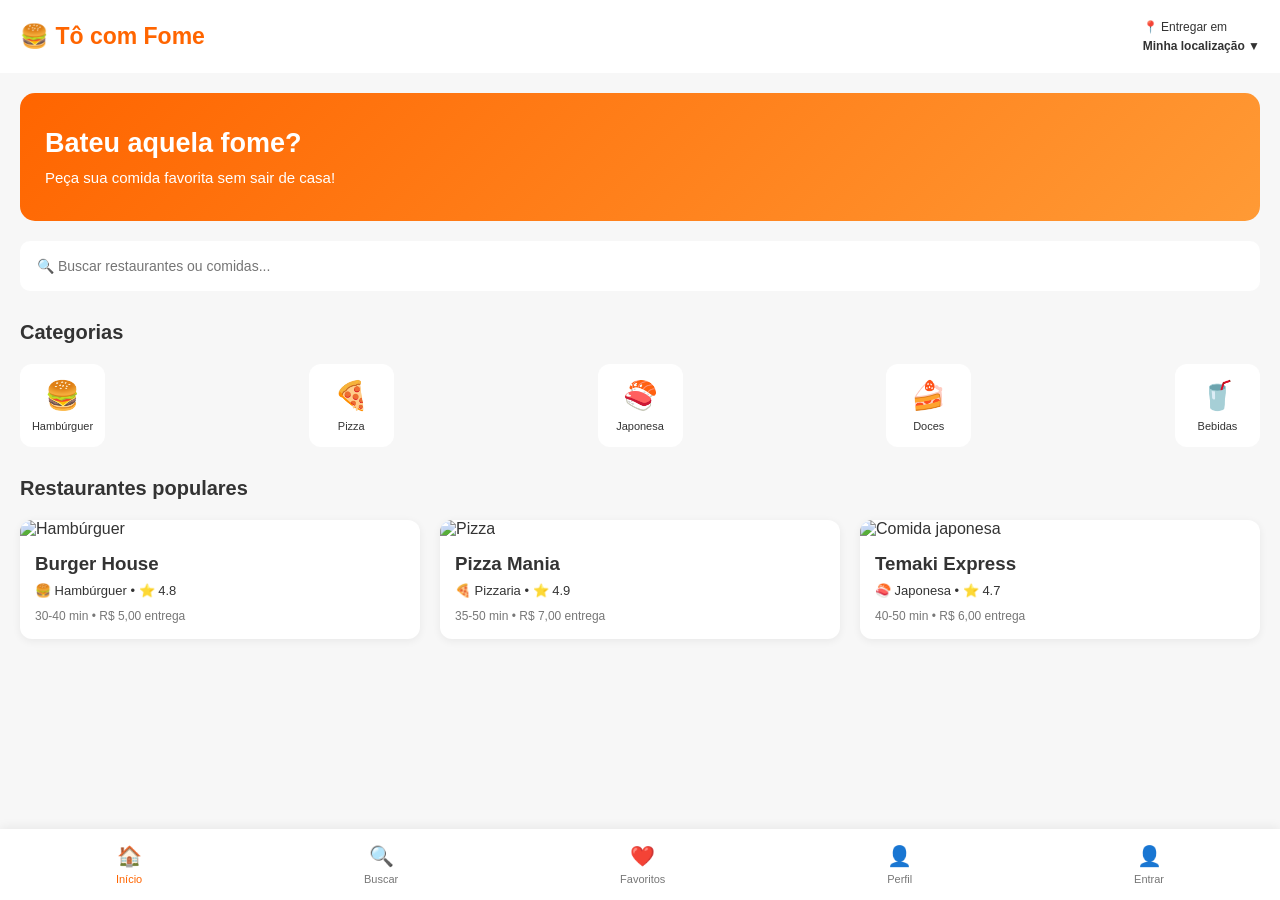
==== index.html @ be80a8a6 "Atividade de Projetos de Tecnologia da Informação - Pensamento Computacional- Aplicativo Tô com Fome" ====
<!doctype html>
<html lang="pt-BR">
  <head>
    <meta charset="UTF-8" />
    <meta name="viewport" content="width=device-width, initial-scale=1.0" />

    <title>Tô com Fome | Delivery</title>

    <link rel="stylesheet" href="style.css" />
  </head>

  <body>
    <header class="header">
      <div class="logo">🍔 Tô com Fome</div>

      <div class="localizacao">
        <span>📍 Entregar em</span>
        <strong>Minha localização ▼</strong>
      </div>
    </header>

    <main>
      <section class="banner">
        <h1>Bateu aquela fome?</h1>
        <p>Peça sua comida favorita sem sair de casa!</p>
      </section>

      <section class="pesquisa">
        <input
          type="text"
          id="campoPesquisa"
          placeholder="🔍 Buscar restaurantes ou comidas..."
        />
      </section>

      <section class="categorias">
        <h2>Categorias</h2>

        <div class="lista-categorias">
          <div class="categoria">
            <span>🍔</span>
            <p>Hambúrguer</p>
          </div>

          <div class="categoria">
            <span>🍕</span>
            <p>Pizza</p>
          </div>

          <div class="categoria">
            <span>🍣</span>
            <p>Japonesa</p>
          </div>

          <div class="categoria">
            <span>🍰</span>
            <p>Doces</p>
          </div>

          <div class="categoria">
            <span>🥤</span>
            <p>Bebidas</p>
          </div>
        </div>
      </section>

      <section class="restaurantes">
        <h2>Restaurantes populares</h2>

        <div class="lista-restaurantes" id="listaRestaurantes">
          <article class="card-restaurante">
            <img
              src="https://images.unsplash.com/photo-1568901346375-23c9450c58cd?w=700"
              alt="Hambúrguer"
            />

            <div class="info-restaurante">
              <h3>Burger House</h3>
              <p>🍔 Hambúrguer • ⭐ 4.8</p>
              <span>30-40 min • R$ 5,00 entrega</span>
            </div>
          </article>

          <article class="card-restaurante">
            <img
              src="https://images.unsplash.com/photo-157 pizza"
              alt="Pizza"
            />

            <div class="info-restaurante">
              <h3>Pizza Mania</h3>
              <p>🍕 Pizzaria • ⭐ 4.9</p>
              <span>35-50 min • R$ 7,00 entrega</span>
            </div>
          </article>

          <article class="card-restaurante">
            <img
              src="https://images.unsplash.com/photo-1579871494447-9811cf80d66c?w=700"
              alt="Comida japonesa"
            />

            <div class="info-restaurante">
              <h3>Temaki Express</h3>
              <p>🍣 Japonesa • ⭐ 4.7</p>
              <span>40-50 min • R$ 6,00 entrega</span>
            </div>
          </article>
        </div>

        <p id="mensagemVazia" class="mensagem-vazia">
          Nenhum restaurante encontrado.
        </p>
      </section>
    </main>

    <nav class="menu-inferior">
      <a href="#" class="ativo">🏠<span>Início</span></a>
      <a href="#">🔍<span>Buscar</span></a>
      <a href="#">❤️<span>Favoritos</span></a>
      <a href="#">👤<span>Perfil</span></a>
      <a href="login.html">
        👤
        <span>Entrar</span>
      </a>
    </nav>

    <script src="script.js"></script>
  </body>
</html>
---- style.css ----
* {
    margin: 0;
    padding: 0;
    box-sizing: border-box;
}

body {
    font-family: Arial, sans-serif;
    background: #f7f7f7;
    color: #333;
    padding-bottom: 90px;
}

/* CABEÇALHO */

.header {
    background: white;
    padding: 20px;
    display: flex;
    justify-content: space-between;
    align-items: center;
    flex-wrap: wrap;
    gap: 15px;
}

.logo {
    color: #ff6500;
    font-size: 23px;
    font-weight: bold;
}

.localizacao {
    display: flex;
    flex-direction: column;
    font-size: 12px;
    gap: 5px;
}

/* BANNER */

.banner {
    background: linear-gradient(135deg, #ff6500, #ff9a35);
    color: white;
    margin: 20px;
    padding: 35px 25px;
    border-radius: 15px;
}

.banner h1 {
    font-size: 27px;
    margin-bottom: 10px;
}

.banner p {
    font-size: 15px;
}

/* PESQUISA */

.pesquisa {
    padding: 0 20px;
}

.pesquisa input {
    width: 100%;
    padding: 17px;
    border: none;
    border-radius: 10px;
    background: white;
    font-size: 14px;
    outline: none;
}

/* CATEGORIAS */

.categorias,
.restaurantes {
    margin: 30px 20px;
}

h2 {
    margin-bottom: 20px;
    font-size: 20px;
}

.lista-categorias {
    display: flex;
    justify-content: space-between;
    gap: 10px;
    overflow-x: auto;
}

.categoria {
    background: white;
    min-width: 85px;
    padding: 15px 8px;
    border-radius: 12px;
    text-align: center;
}

.categoria span {
    font-size: 28px;
}

.categoria p {
    font-size: 11px;
    margin-top: 8px;
}

/* RESTAURANTES */

.lista-restaurantes {
    display: grid;
    grid-template-columns: repeat(auto-fit, minmax(220px, 1fr));
    gap: 20px;
}

.card-restaurante {
    background: white;
    border-radius: 12px;
    overflow: hidden;
    box-shadow: 0 2px 8px #00000010;
}

.card-restaurante img {
    width: 100%;
    height: 160px;
    object-fit: cover;
}

.info-restaurante {
    padding: 15px;
}

.info-restaurante h3 {
    margin-bottom: 8px;
}

.info-restaurante p {
    font-size: 13px;
    margin-bottom: 8px;
}

.info-restaurante span {
    font-size: 12px;
    color: #777;
}

.mensagem-vazia {
    display: none;
    color: #777;
    text-align: center;
    padding: 20px;
}

/* MENU INFERIOR */

.menu-inferior {
    position: fixed;
    bottom: 0;
    left: 0;
    width: 100%;
    background: white;
    display: flex;
    justify-content: space-around;
    padding: 15px 5px;
    box-shadow: 0 -2px 10px #00000010;
}

.menu-inferior a {
    text-decoration: none;
    color: #777;
    display: flex;
    flex-direction: column;
    align-items: center;
    gap: 5px;
    font-size: 20px;
}

.menu-inferior a span {
    font-size: 11px;
}

.menu-inferior .ativo {
    color: #ff6500;
}

/* CELULARES */

@media (max-width: 600px) {

    .header {
        align-items: flex-start;
        flex-direction: column;
    }

    .banner h1 {
        font-size: 23px;
    }

    .lista-restaurantes {
        grid-template-columns: 1fr;
    }

}
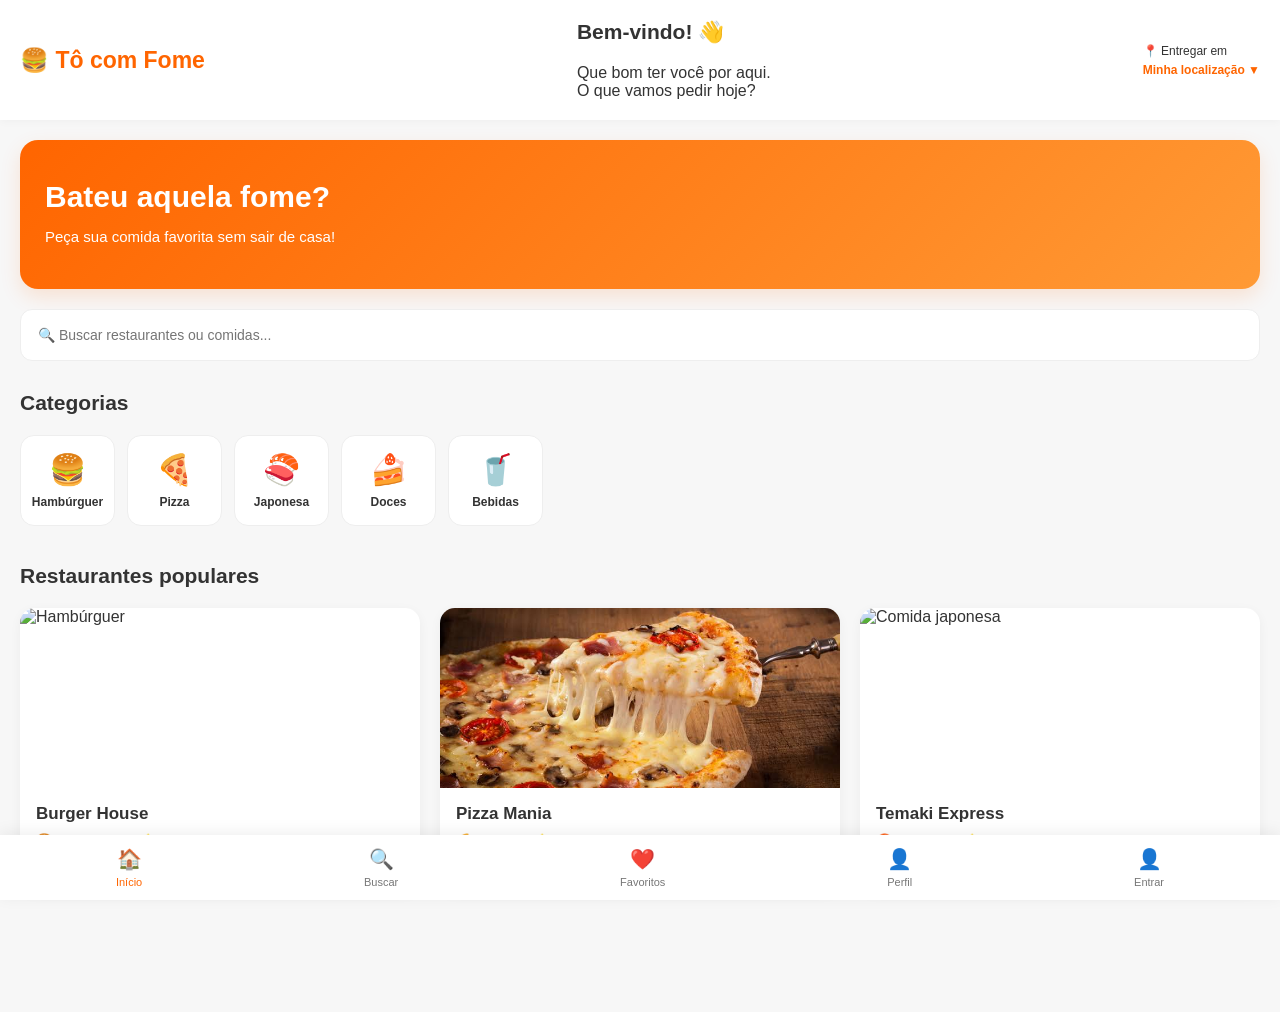
==== commit fd924a88: "feat: implement login and registration functionality with user management" ====
--- a/index.html
+++ b/index.html
@@ -12,6 +12,14 @@
   <body>
     <header class="header">
       <div class="logo">🍔 Tô com Fome</div>
+
+      <div class="boas-vindas">
+        <h2 id="saudacao">Bem-vindo! 👋</h2>
+
+        <p>Que bom ter você por aqui.</p>
+
+        <p>O que vamos pedir hoje?</p>
+      </div>
 
       <div class="localizacao">
         <span>📍 Entregar em</span>
@@ -82,10 +90,7 @@
           </article>
 
           <article class="card-restaurante">
-            <img
-              src="https://images.unsplash.com/photo-157 pizza"
-              alt="Pizza"
-            />
+            <img src=".//imagens/pizza01.jpg" alt="Pizza" />
 
             <div class="info-restaurante">
               <h3>Pizza Mania</h3>
--- a/style.css
+++ b/style.css
@@ -1,206 +1,303 @@
+/* ==============================
+   CONFIGURAÇÕES GERAIS
+================================ */
 
 * {
-    margin: 0;
-    padding: 0;
-    box-sizing: border-box;
+  margin: 0;
+  padding: 0;
+  box-sizing: border-box;
 }
 
 body {
-    font-family: Arial, sans-serif;
-    background: #f7f7f7;
-    color: #333;
-    padding-bottom: 90px;
-}
-
-/* CABEÇALHO */
+  font-family: Arial, sans-serif;
+  background: #f7f7f7;
+  color: #333;
+  padding-bottom: 90px;
+}
+
+button,
+input {
+  font-family: inherit;
+}
+
+/* ==============================
+   CABEÇALHO
+================================ */
 
 .header {
-    background: white;
-    padding: 20px;
-    display: flex;
-    justify-content: space-between;
-    align-items: center;
-    flex-wrap: wrap;
-    gap: 15px;
+  background: white;
+  padding: 20px;
+  display: flex;
+  justify-content: space-between;
+  align-items: center;
+  flex-wrap: wrap;
+  gap: 15px;
+  box-shadow: 0 2px 8px #00000008;
 }
 
 .logo {
-    color: #ff6500;
-    font-size: 23px;
-    font-weight: bold;
+  color: #ff6500;
+  font-size: 23px;
+  font-weight: bold;
 }
 
 .localizacao {
-    display: flex;
-    flex-direction: column;
-    font-size: 12px;
-    gap: 5px;
-}
-
-/* BANNER */
+  display: flex;
+  flex-direction: column;
+  font-size: 12px;
+  gap: 5px;
+}
+
+.localizacao strong {
+  color: #ff6500;
+}
+
+/* ==============================
+   BANNER
+================================ */
 
 .banner {
-    background: linear-gradient(135deg, #ff6500, #ff9a35);
-    color: white;
-    margin: 20px;
-    padding: 35px 25px;
-    border-radius: 15px;
+  background: linear-gradient(135deg, #ff6500, #ff9a35);
+  color: white;
+  margin: 20px;
+  padding: 40px 25px;
+  border-radius: 18px;
+  box-shadow: 0 8px 20px #ff650025;
 }
 
 .banner h1 {
-    font-size: 27px;
-    margin-bottom: 10px;
+  font-size: 30px;
+  margin-bottom: 12px;
+  font-weight: bold;
 }
 
 .banner p {
-    font-size: 15px;
-}
-
-/* PESQUISA */
+  font-size: 15px;
+  line-height: 1.5;
+}
+
+/* ==============================
+   PESQUISA
+================================ */
 
 .pesquisa {
-    padding: 0 20px;
+  padding: 0 20px;
 }
 
 .pesquisa input {
-    width: 100%;
-    padding: 17px;
-    border: none;
-    border-radius: 10px;
-    background: white;
-    font-size: 14px;
-    outline: none;
-}
-
-/* CATEGORIAS */
+  width: 100%;
+  padding: 17px;
+  border: 1px solid #eee;
+  border-radius: 12px;
+  background: white;
+  font-size: 14px;
+  outline: none;
+  transition: 0.3s;
+}
+
+.pesquisa input:focus {
+  border-color: #ff6500;
+  box-shadow: 0 0 0 3px #ff650015;
+}
+
+/* ==============================
+   CATEGORIAS
+================================ */
 
 .categorias,
 .restaurantes {
-    margin: 30px 20px;
+  margin: 30px 20px;
 }
 
 h2 {
-    margin-bottom: 20px;
-    font-size: 20px;
+  margin-bottom: 20px;
+  font-size: 21px;
 }
 
 .lista-categorias {
-    display: flex;
-    justify-content: space-between;
-    gap: 10px;
-    overflow-x: auto;
+  display: flex;
+  gap: 12px;
+  overflow-x: auto;
+  padding-bottom: 8px;
 }
 
 .categoria {
-    background: white;
-    min-width: 85px;
-    padding: 15px 8px;
-    border-radius: 12px;
-    text-align: center;
+  background: white;
+  min-width: 95px;
+  padding: 16px 10px;
+  border-radius: 14px;
+  text-align: center;
+  border: 1px solid #eee;
+  cursor: pointer;
+  transition: 0.3s;
+}
+
+.categoria:hover {
+  transform: translateY(-4px);
+  border-color: #ff6500;
+  background: #fff5ee;
 }
 
 .categoria span {
-    font-size: 28px;
+  font-size: 30px;
 }
 
 .categoria p {
-    font-size: 11px;
-    margin-top: 8px;
-}
-
-/* RESTAURANTES */
+  font-size: 12px;
+  margin-top: 8px;
+  font-weight: bold;
+}
+
+/* ==============================
+   RESTAURANTES
+================================ */
 
 .lista-restaurantes {
-    display: grid;
-    grid-template-columns: repeat(auto-fit, minmax(220px, 1fr));
-    gap: 20px;
+  display: grid;
+  grid-template-columns: repeat(auto-fit, minmax(230px, 1fr));
+  gap: 20px;
 }
 
 .card-restaurante {
-    background: white;
-    border-radius: 12px;
-    overflow: hidden;
-    box-shadow: 0 2px 8px #00000010;
+  background: white;
+  border-radius: 15px;
+  overflow: hidden;
+  box-shadow: 0 3px 12px #0000000c;
+  transition:
+    transform 0.3s,
+    box-shadow 0.3s;
+}
+
+.card-restaurante:hover {
+  transform: translateY(-5px);
+  box-shadow: 0 8px 20px #00000015;
 }
 
 .card-restaurante img {
-    width: 100%;
-    height: 160px;
-    object-fit: cover;
+  width: 100%;
+  height: 180px;
+  object-fit: cover;
+  display: block;
 }
 
 .info-restaurante {
-    padding: 15px;
+  padding: 16px;
 }
 
 .info-restaurante h3 {
-    margin-bottom: 8px;
+  margin-bottom: 9px;
+  font-size: 17px;
 }
 
 .info-restaurante p {
-    font-size: 13px;
-    margin-bottom: 8px;
+  font-size: 13px;
+  margin-bottom: 10px;
+  color: #555;
 }
 
 .info-restaurante span {
-    font-size: 12px;
-    color: #777;
-}
+  font-size: 12px;
+  color: #777;
+}
+
+/* ==============================
+   MENSAGEM DE PESQUISA
+================================ */
 
 .mensagem-vazia {
-    display: none;
-    color: #777;
-    text-align: center;
-    padding: 20px;
-}
-
-/* MENU INFERIOR */
+  display: none;
+  color: #777;
+  text-align: center;
+  padding: 25px;
+}
+
+/* ==============================
+   MENU INFERIOR
+================================ */
 
 .menu-inferior {
-    position: fixed;
-    bottom: 0;
-    left: 0;
-    width: 100%;
-    background: white;
-    display: flex;
-    justify-content: space-around;
-    padding: 15px 5px;
-    box-shadow: 0 -2px 10px #00000010;
+  position: fixed;
+  bottom: 0;
+  left: 0;
+  width: 100%;
+  background: white;
+  display: flex;
+  justify-content: space-around;
+  padding: 12px 5px;
+  box-shadow: 0 -3px 15px #00000010;
+  z-index: 100;
 }
 
 .menu-inferior a {
-    text-decoration: none;
-    color: #777;
-    display: flex;
+  text-decoration: none;
+  color: #777;
+  display: flex;
+  flex-direction: column;
+  align-items: center;
+  gap: 5px;
+  font-size: 20px;
+  transition: 0.2s;
+}
+
+.menu-inferior a span {
+  font-size: 11px;
+}
+
+.menu-inferior a:hover,
+.menu-inferior a.ativo {
+  color: #ff6500;
+}
+
+/* ==============================
+   CELULARES
+================================ */
+
+@media (max-width: 600px) {
+  .header {
+    align-items: flex-start;
     flex-direction: column;
-    align-items: center;
-    gap: 5px;
-    font-size: 20px;
-}
-
-.menu-inferior a span {
-    font-size: 11px;
-}
-
-.menu-inferior .ativo {
-    color: #ff6500;
-}
-
-/* CELULARES */
-
-@media (max-width: 600px) {
-
-    .header {
-        align-items: flex-start;
-        flex-direction: column;
-    }
-
-    .banner h1 {
-        font-size: 23px;
-    }
-
-    .lista-restaurantes {
-        grid-template-columns: 1fr;
-    }
-
-}
+    padding: 18px;
+  }
+
+  .logo {
+    font-size: 22px;
+  }
+
+  .banner {
+    margin: 15px;
+    padding: 30px 20px;
+  }
+
+  .banner h1 {
+    font-size: 24px;
+  }
+
+  .banner p {
+    font-size: 14px;
+  }
+
+  .categorias,
+  .restaurantes {
+    margin: 25px 15px;
+  }
+
+  .lista-restaurantes {
+    grid-template-columns: 1fr;
+  }
+
+  .card-restaurante img {
+    height: 200px;
+  }
+
+  .menu-inferior {
+    padding: 10px 2px;
+  }
+
+  .menu-inferior a {
+    font-size: 18px;
+  }
+
+  .menu-inferior a span {
+    font-size: 10px;
+  }
+}
